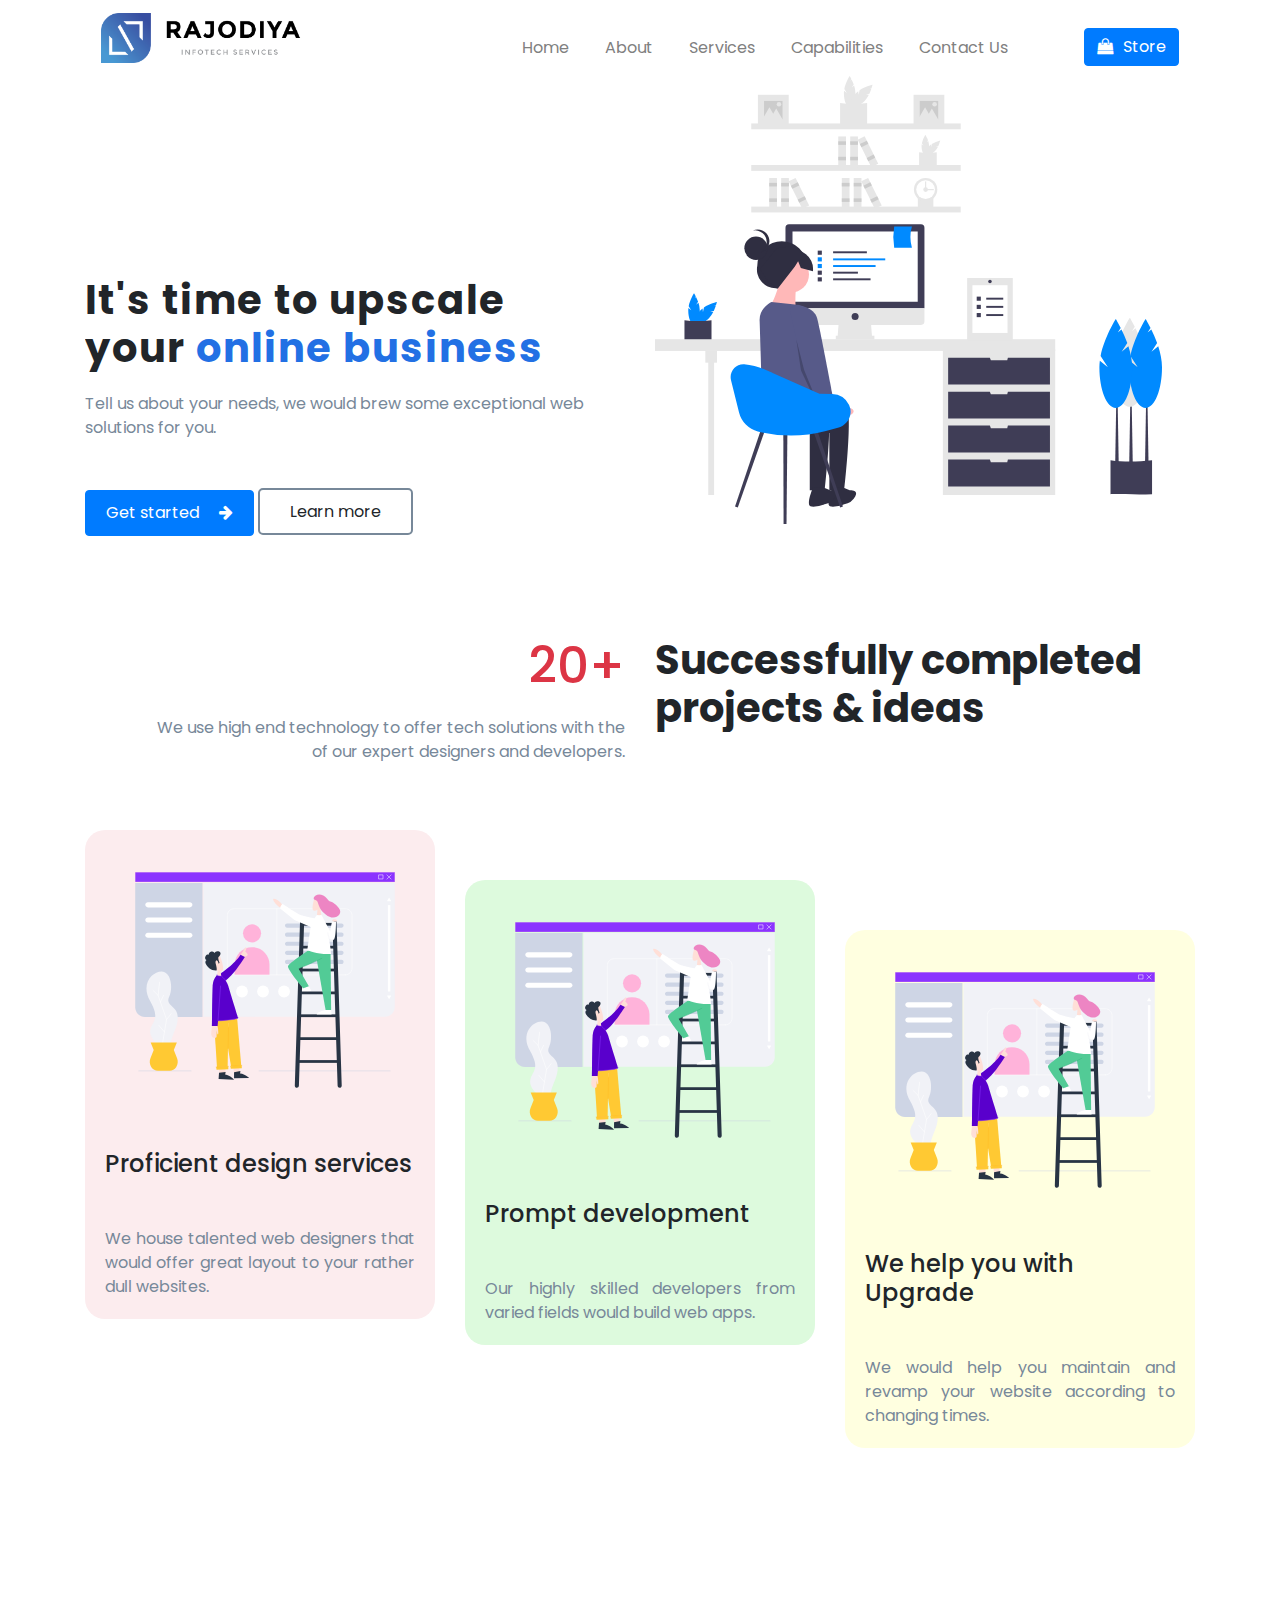
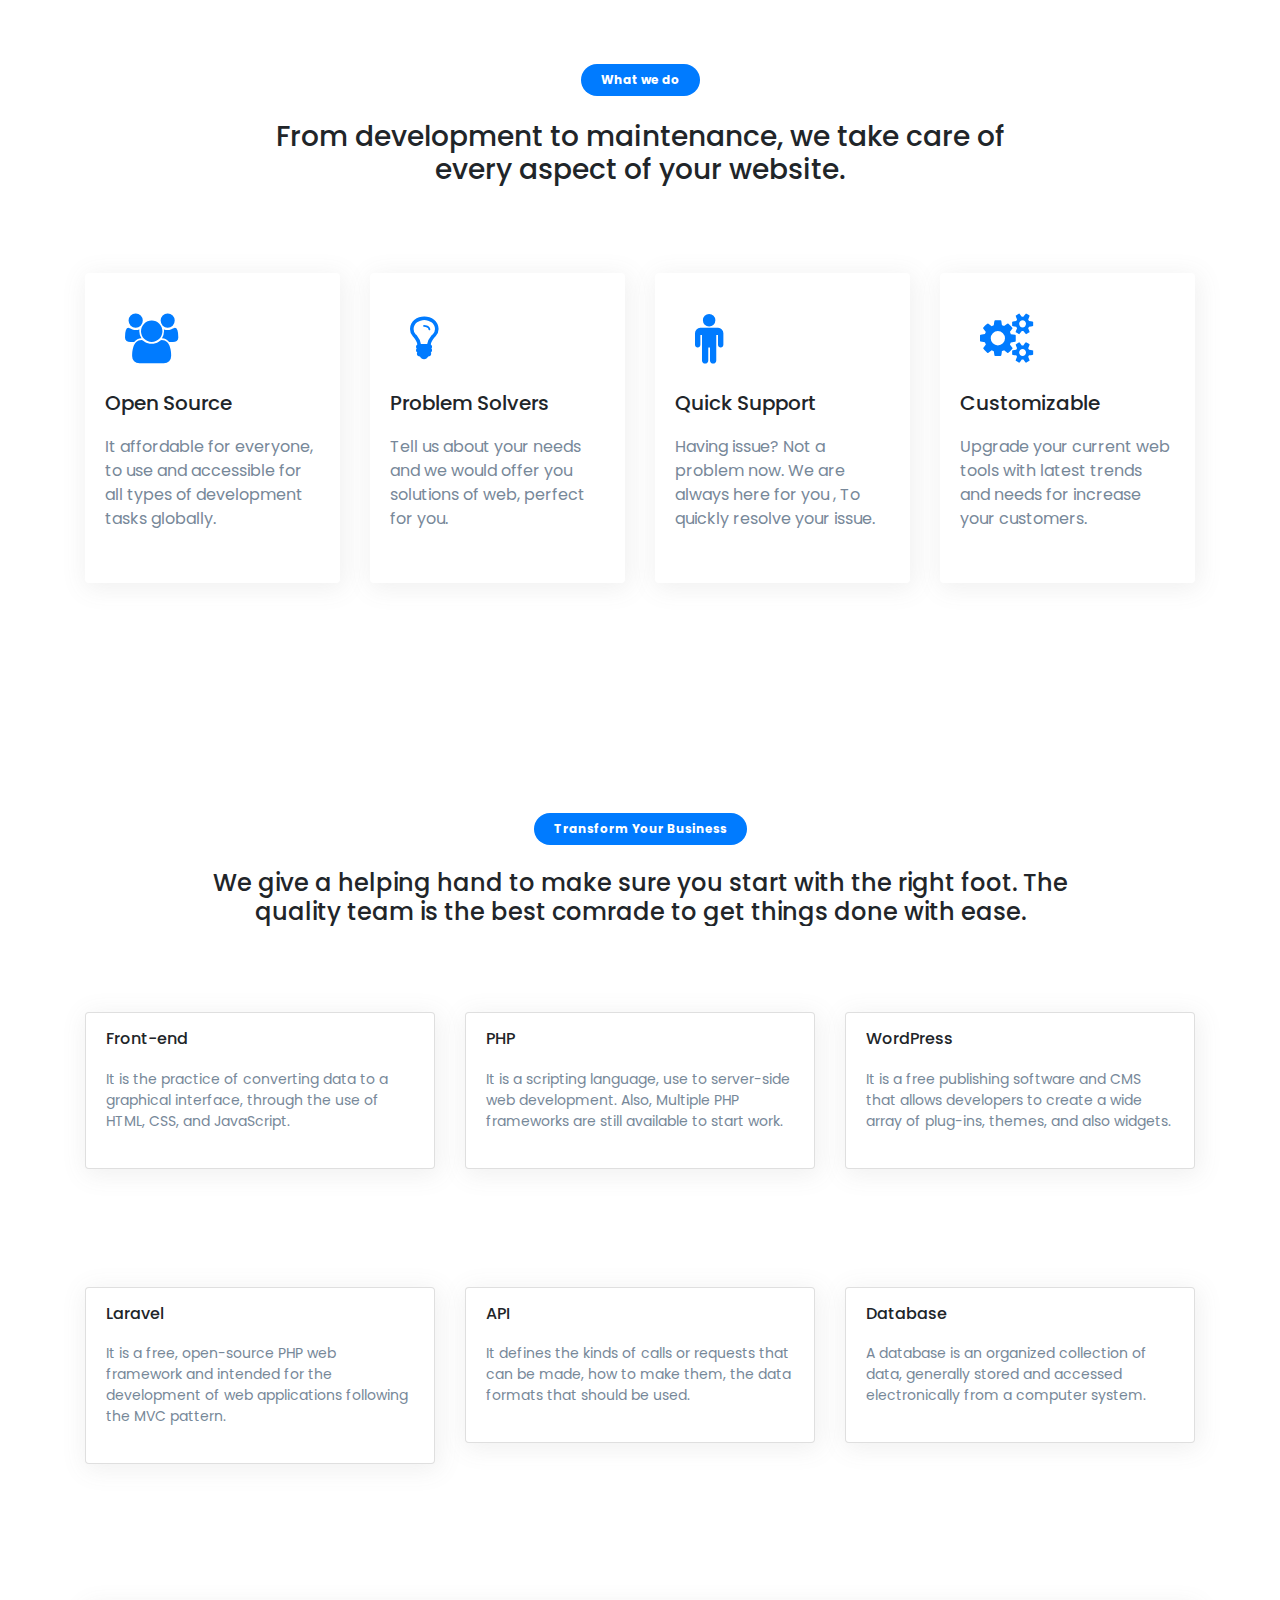
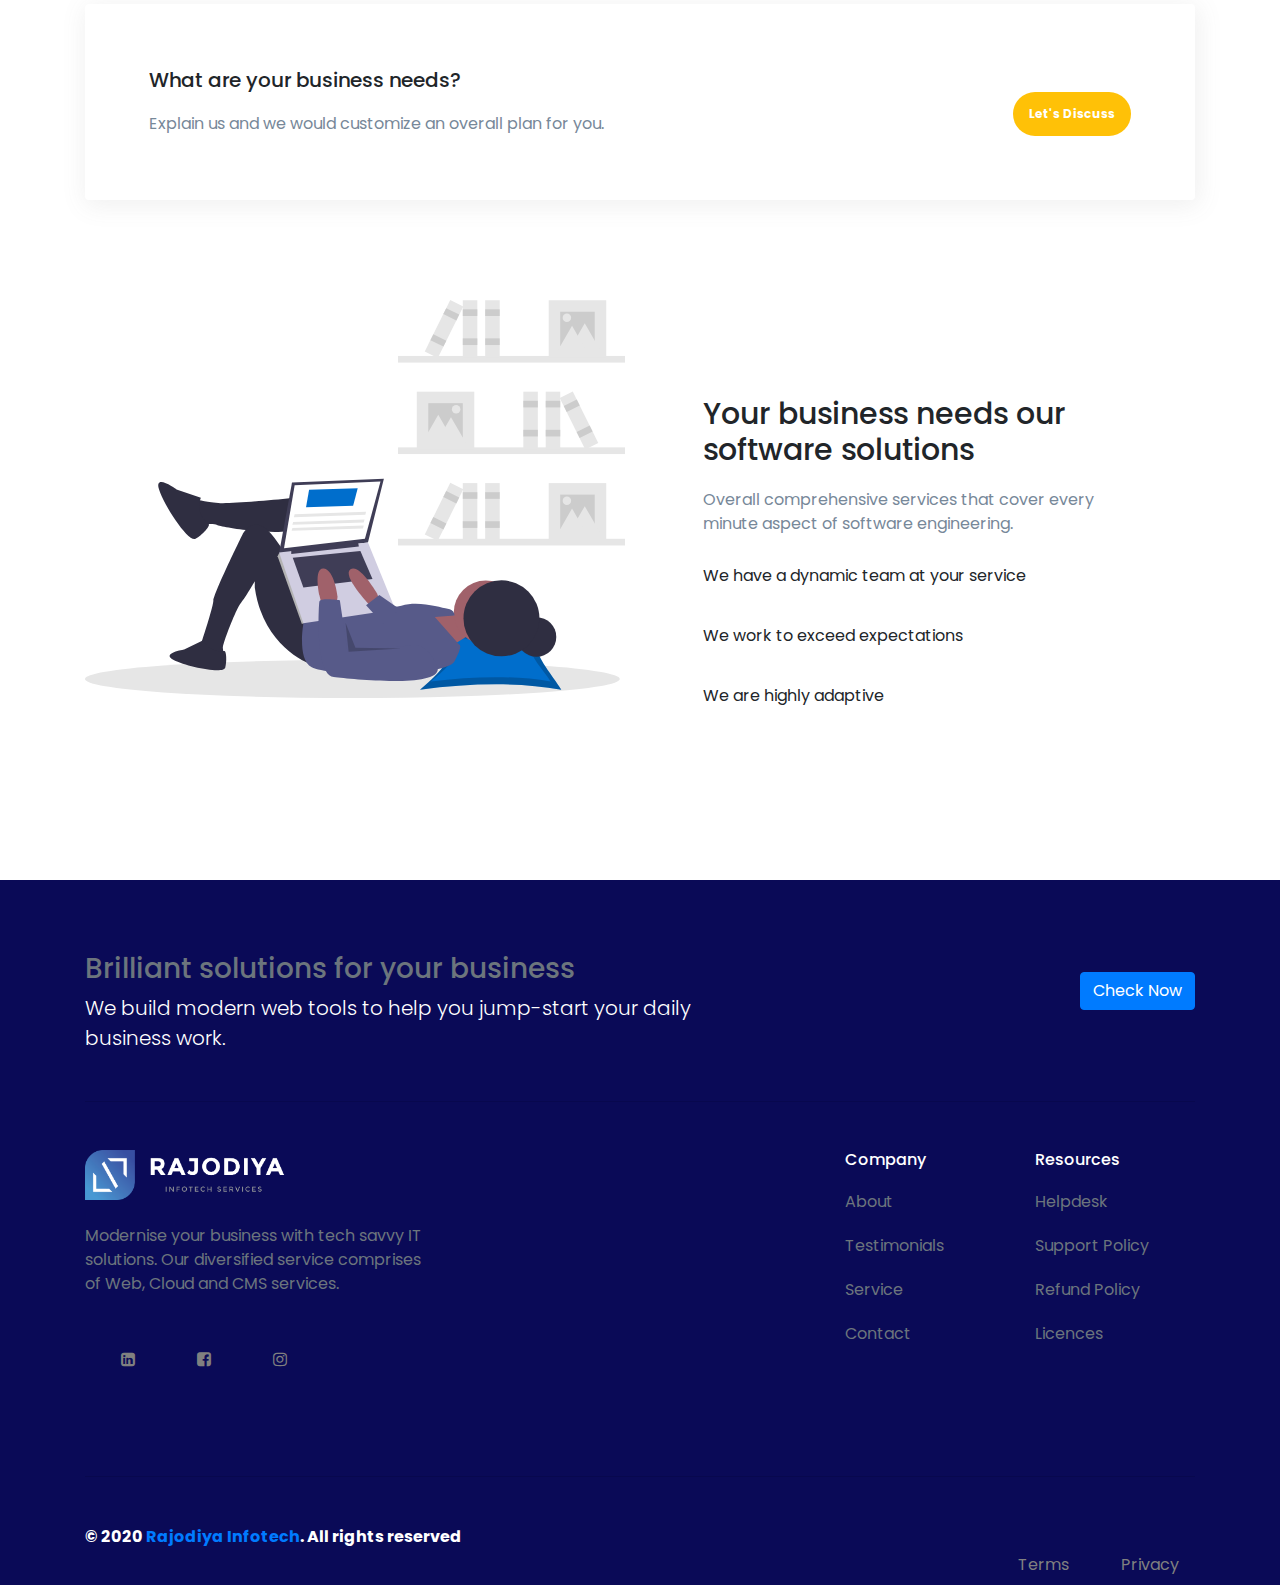
==== index.html @ bc16ec4c "git init" ====
<!DOCTYPE html>
<html lang="en">

<head>
    <meta charset="UTF-8">
    <meta http-equiv="X-UA-Compatible" content="IE=edge">
    <meta name="viewport" content="width=device-width, initial-scale=1.0">
    <title>Rajodiya infotech</title>

    <link rel="stylesheet" href="style.css">

    <link rel="stylesheet" href="https://stackpath.bootstrapcdn.com/font-awesome/4.7.0/css/font-awesome.min.css">
    <link rel="stylesheet" href="https://maxcdn.bootstrapcdn.com/bootstrap/4.5.2/css/bootstrap.min.css">

</head>

<body>

    <header>
        <div class="container to-top">
            <div class="row">
                <div class="col-12 mx-auto">
                    <nav class="navbar navbar-expand-sm">
                        <div class="logo">
                            <img src="image/rajodiya-logo.png" style="width: 200px; width: 200px;">
                        </div>
                        <ul class="navbar-nav menu-list align-content-center ml-auto">
                            <div class="icon cancel-btn">
                                <i class="fa fa-times" aria-hidden="true"></i>
                            </div>

                            <li class="nav-item">
                                <a class="nav-link active" href="index.html">Home</a>
                            </li>
                            <li class="nav-item">
                                <a class="nav-link" href="about.html">About</a>
                            </li>
                            <li class="nav-item">
                                <a class="nav-link" href="service.html">Services</a>
                            </li>
                            <li class="nav-item">
                                <a class="nav-link" href="capabilities.html">Capabilities</a>
                            </li>
                            <li class="nav-item">
                                <a class="nav-link" href="contact.html">Contact Us</a>
                            </li>

                            <li class="nav-item">
                                <button class="btn btn-primary ml-5"><i class="fa fa-shopping-bag" aria-hidden="true"></i>Store</button>
                            </li>
                        </ul>
                        <div class="icon menu-btn">
                            <i class="fa fa-bars" aria-hidden="true"></i>
                        </div>
                    </nav>
                </div>
            </div>
        </div>
    </header>

    <!-- home page start -->
    <section>
        <div class="container">
            <div class="row">
                <div class="col-md-6 col-12 order-2 order-xm-2 order-md-1">
                    <div class="heading align-items-center">
                        <h1>It's time to upscale <br> your <span>online business</span></h1>
                    </div>

                    <div class="text">
                        <p>Tell us about your needs, we would brew some exceptional web solutions for you.</p>
                    </div>

                    <div class="button">
                        <a href=" " class="btn btn-primary"><span>Get started<i class="fa fa-arrow-right" aria-hidden="true"></i></span></a>
                        <span class="btn2">Learn more</span>
                    </div>
                </div>

                <div class="col-md-6 col-12 order-1 order-xm-1 order-md-2 text-center pr-md-5 image">
                    <img src="image/illustration-1.svg" class="img-fluid">
                </div>
            </div>
        </div>
    </section>

    <section class="learn">
        <div class="container">
            <div class="row m-0">
                <div class="col-md-6 col-12 text-lg-right">
                    <h6 class="text-danger">20+</h6>
                    <p class="text">
                        We use high end technology to offer tech solutions with the <br> of our expert designers and developers.
                    </p>
                </div>

                <div class="col-md-6 col-12 text-lg-left heading1">
                    <h1 class="font-weight-bold">Successfully completed projects & ideas</h1>
                </div>
            </div>

            <div class="row">
                <div class="col-md-4">
                    <div class="box">
                        <img src="image/design-team.svg" class="img-fluid" alt="">
                        <h4>Proficient design services</h4>
                        <p>We house talented web designers that would offer great layout to your rather dull websites.</p>
                    </div>
                </div>

                <div class="col-md-4">
                    <div class="box2">
                        <img src="image/design-team.svg" class="img-fluid" alt="">
                        <h4>Prompt development</h4>
                        <p>Our highly skilled developers from varied fields would build web apps.</p>
                    </div>
                </div>

                <div class="col-md-4">
                    <div class="box3">
                        <img src="image/design-team.svg" class="img-fluid" alt="">
                        <h4>We help you with Upgrade</h4>
                        <p>We would help you maintain and revamp your website according to changing times.</p>
                    </div>
                </div>
            </div>
        </div>
    </section>

    <section class="web">
        <div class="container pt-6 mb-5">
            <div class="row justify-content-center text-center mb-5">
                <div class="col-lg-8 col-md-10">
                    <div class="main_heading">
                        <span class="badge badge-primary badge-pill">What we do</span>
                        <h3 class="mt-4 ">From development to maintenance, we take care of every aspect of your website.</h3>
                    </div>
                </div>
            </div>


            <div class="row mt-5">
                <div class="col-md-3 col-sm-6 col-12">
                    <div class="card border-0">
                        <div class="card-body">
                            <a href=""><i class="fa fa-users" aria-hidden="true"></i></a>

                            <div class="pt-2 pb-3">
                                <h5>Open Source</h5>
                                <p>It affordable for everyone, to use and accessible for all types of development tasks globally.</p>
                            </div>
                        </div>
                    </div>
                </div>

                <div class="col-md-3 col-sm-6 col-12">
                    <div class="card border-0">
                        <div class="card-body">
                            <a href=""><i class="fa fa-lightbulb-o" aria-hidden="true"></i></a>

                            <div class="pt-2 pb-3">
                                <h5>Problem Solvers</h5>
                                <p>Tell us about your needs and we would offer you solutions of web, perfect for you.</p>
                            </div>
                        </div>
                    </div>
                </div>

                <div class="col-md-3 col-sm-6 col-12">
                    <div class="card border-0">
                        <div class="card-body">
                            <a href=""><i class="fa fa-male" aria-hidden="true"></i></a>

                            <div class="pt-2 pb-3">
                                <h5>Quick Support</h5>
                                <p>Having issue? Not a problem now. We are always here for you , To quickly resolve your issue.</p>
                            </div>
                        </div>
                    </div>
                </div>

                <div class="col-md-3 col-sm-6 col-12">
                    <div class="card border-0">
                        <div class="card-body">
                            <a href=""><i class="fa fa-cogs" aria-hidden="true"></i></a>

                            <div class="pt-2 pb-3">
                                <h5>Customizable</h5>
                                <p>Upgrade your current web tools with latest trends and needs for increase your customers.</p>
                            </div>
                        </div>
                    </div>
                </div>
            </div>
        </div>
    </section>


    <section class="web">
        <div class="container pt-6">
            <div class="row justify-content-center text-center mb-6">
                <div class="col-lg-10 col-md-10">
                    <div class="main_heading">
                        <span class="badge badge-primary badge-pill">Transform Your Business </span>
                        <h4 class="mt-4">We give a helping hand to make sure you start with the right foot. The quality team is the best comrade to get things done with ease.
                        </h4>
                    </div>
                </div>
            </div>

            <div class="row mt-5">
                <div class="col-md-4 mb-4">
                    <div class="card mb-3">
                        <div class="card-body pt-0">
                            <div class="d-flex justify-content-between align-items-center">
                                <div class="icon">
                                    <i class="fa fa-html5" style="font-size: 50px;"></i>
                                </div>
                            </div>

                            <div class="mt-3">
                                <h6 class="mb-0">Front-end</h6>
                                <p class="text-sm">
                                    It is the practice of converting data to a graphical interface, through the use of HTML, CSS, and JavaScript.
                                </p>
                            </div>
                        </div>
                    </div>
                </div>

                <div class="col-md-4 mb-4">
                    <div class="card mb-3">
                        <div class="card-body pt-0">
                            <div class="d-flex justify-content-between align-items-center">
                                <div class="icon">
                                    <i class="fa fa-php"></i>
                                </div>
                            </div>

                            <div class="mt-3">
                                <h6 class="mb-0">PHP</h6>
                                <p class="text-sm">
                                    It is a scripting language, use to server-side web development. Also, Multiple PHP frameworks are still available to start work.
                                </p>
                            </div>
                        </div>
                    </div>
                </div>

                <div class="col-md-4 mb-4">
                    <div class="card mb-3">
                        <div class="card-body pt-0">
                            <div class="d-flex justify-content-between align-items-center">
                                <div class="icon">
                                    <i class="fa fa-wordpress-simple"></i>
                                </div>
                            </div>

                            <div class="mt-3">
                                <h6 class="mb-0">WordPress</h6>
                                <p class="text-sm">
                                    It is a free publishing software and CMS that allows developers to create a wide array of plug-ins, themes, and also widgets.
                                </p>
                            </div>
                        </div>
                    </div>
                </div>
            </div>

            <div class="row mt-5">
                <div class="col-md-4 mb-4">
                    <div class="card mb-3">
                        <div class="card-body pt-0">
                            <div class="d-flex justify-content-between align-items-center">
                                <div class="icon">
                                    <i class="fa fa-laravel"></i>
                                </div>
                            </div>

                            <div class="mt-3">
                                <h6 class="mb-0">Laravel</h6>
                                <p class="text-sm">
                                    It is a free, open-source PHP web framework and intended for the development of web applications following the MVC pattern.
                                </p>
                            </div>
                        </div>
                    </div>
                </div>

                <div class="col-md-4 mb-4">
                    <div class="card mb-3">
                        <div class="card-body pt-0">
                            <div class="d-flex justify-content-between align-items-center">
                                <div class="icon">
                                    <i class="fa fa-server" style="font-size: 50px;"></i>
                                </div>
                            </div>

                            <div class="mt-3">
                                <h6 class="mb-0">API</h6>
                                <p class="text-sm">
                                    It defines the kinds of calls or requests that can be made, how to make them, the data formats that should be used.
                                </p>
                            </div>
                        </div>
                    </div>
                </div>

                <div class="col-md-4 mb-4">
                    <div class="card mb-3">
                        <div class="card-body pt-0">
                            <div>
                                <div class="icon">
                                    <i class="fa fa-database" style="font-size: 50px;"></i>
                                </div>
                            </div>

                            <div class="mt-3">
                                <h6 class="mb-0">Database</h6>
                                <p class="text-sm">
                                    A database is an organized collection of data, generally stored and accessed electronically from a computer system.
                                </p>
                            </div>
                        </div>
                    </div>
                </div>
            </div>
        </div>
    </section>

    <section class="question">
        <div class="container position-relative">
            <div class="card showed-lg p-3 mb-5 bg-white rounded border-0 zindex-100">
                <div class="card-body py-5 px-5 text-center text-md-left">
                    <div class="row align-items-center">
                        <div class="col-md-6">
                            <h4 class="h5 mb-2">What are your business needs?</h4>
                            <p class="mb-0">
                                Explain us and we would customize an overall plan for you.
                            </p>
                        </div>

                        <div class="col-md-6 col-12 mt-4 text-md-right">
                            <a href="#" class="badge badge-pill badge-warning text-white p-3"><span>Let's Discuss</span></a>
                        </div>
                    </div>
                </div>
            </div>
        </div>
    </section>


    <section class="question">
        <div class="container">
            <div class="row">
                <div class="col-md-6 col-12 order-2 order-xm-2 order-md-1">
                    <img src="image/illustration-2.svg" class="img-fluid" alt="">
                </div>

                <div class="col-md-6 col-12 order-1 order-xm-1 order-md-2">
                    <div class="info mt-5 p-5">
                        <h1 class="head">Your business needs our software solutions</h1>
                        <p class="text text-left">Overall comprehensive services that cover every minute aspect of software engineering.</p>
                        <ul class="list-unstyled">
                            <li class="py-2">
                                <div class="d-flex align-items-center">
                                    <div class="icon icon-shape icon-primary icon-sm rounded-circle mr-3">
                                        <i class="fa fa-user" aria-hidden="true"></i>
                                    </div>
                                </div>

                                <div>
                                    <span>We have a dynamic team at your service</span>
                                </div>
                            </li>
                        </ul>

                        <ul class="list-unstyled">
                            <li class="py-2">
                                <div class="d-flex align-items-center">
                                    <div class="icon icon-shape icon-primary icon-sm rounded-circle mr-3">
                                        <i class="fa fa-user" aria-hidden="true"></i>
                                    </div>
                                </div>

                                <div>
                                    <span>We work to exceed expectations</span>
                                </div>
                            </li>
                        </ul>

                        <ul class="list-unstyled">
                            <li class="py-2">
                                <div class="d-flex align-items-center">
                                    <div class="icon icon-shape icon-primary icon-sm rounded-circle mr-3">
                                        <i class="fa fa-user" aria-hidden="true"></i>
                                    </div>
                                </div>

                                <div>
                                    <span>We are highly adaptive</span>
                                </div>
                            </li>
                        </ul>
                    </div>
                </div>
            </div>
        </div>
    </section>


    <footer class="foot">
        <div class="container pt-4">
            <div class="row justify-content-center">
                <div class="col-lg-12">
                    <div class="row align-items-center">
                        <div class="col-lg-7">
                            <h3 class="text-secondary mb-2 mt-5">Brilliant solutions for your business</h3>
                            <p class="text-white mb-0 lead opacity-8">
                                We build modern web tools to help you jump-start your daily business work.
                            </p>
                        </div>

                        <div class="col-lg-5 text-lg-right mt-4">
                            <a href="#" class="btn btn-primary my-2 ml-0 ml0sm-3">Check Now</a>
                        </div>
                    </div>
                </div>
            </div>
            <hr class="divider divider-fade divider-dark my-5">

            <div class="row">
                <div class="col-lg-4 mb-5">
                    <a href=""><img src="image/rajodiya-logo-white.png" style="width: 200px; height: 50px;" alt=""></a>
                    <p class="mt-4 text-secondary">Modernise your business with tech savvy IT solutions. Our diversified service comprises of Web, Cloud and CMS services.</p>
                    <ul class="nav mt-4">
                        <li class="nav-item">
                            <a href="" class="nav-link"><i class="fa fa-linkedin-square" aria-hidden="true"></i></a>
                        </li>
                        <li class="nav-item">
                            <a href="" class="nav-link"><i class="fa fa-facebook-square" aria-hidden="true"></i></i></a>
                        </li>
                        <li class="nav-item">
                            <a href="" class="nav-link"><i class="fa fa-instagram" aria-hidden="true"></i></a>
                        </li>
                    </ul>
                </div>

                <div class="col-lg-2 ml-auto col-6 col-sm-4 mb-5">
                    <div class="company">
                        <h6 class="heading mb-3 text-white">Company</h6>
                        <ul class="list-unstyled text-secondary">
                            <li>About</li>
                            <li>Testimonials</li>
                            <li>Service</li>
                            <li>Contact</li>
                        </ul>
                    </div>
                </div>

                <div class="col-lg-2 col-6 col-sm-4 mb-5">
                    <h6 class="heading mb-3 text-white">Resources</h6>
                    <ul class="list-unstyled text-secondary">
                        <li>Helpdesk</li>
                        <li>Support Policy</li>
                        <li>Refund Policy</li>
                        <li>Licences</li>
                    </ul>
                </div>
            </div>

            <hr class="divider divider-fade divider-dark my-5">
            <div class="row">
                <div class="col-md-6">
                    <div class="copyright font-weight-bold text-center text-white text-md-left">

                        © 2020 <a href="">Rajodiya Infotech</a>. All rights reserved

                    </div>
                </div>

                <div class="col-md-6">
                    <ul class="nav justify-content-center justify-content-lg-end">
                        <li class="nav-item">
                            <a href="" class="nav-link">Terms</a>
                        </li>

                        <li class="nav-item">
                            <a href="" class="nav-link">Privacy</a>
                        </li>
                    </ul>
                </div>
            </div>
        </div>
    </footer>
    <script src="https://code.jquery.com/jquery-3.6.0.min.js "></script>

    <script src="js/script.js "></script>
    <script src="https://ajax.googleapis.com/ajax/libs/jquery/3.5.1/jquery.min.js "></script>
    <script src="https://cdnjs.cloudflare.com/ajax/libs/popper.js/1.16.0/umd/popper.min.js "></script>
    <script src="https://maxcdn.bootstrapcdn.com/bootstrap/4.5.2/js/bootstrap.min.js "></script>
</body>

</html>
---- style.css ----
@import url('https://fonts.googleapis.com/css2?family=Poppins:wght@200;300;400&display=swap');
@import url('https://fonts.googleapis.com/css2?family=Dancing+Script:wght@400;500;600&display=swap');
* {
    margin: 0;
    padding: 0;
    box-sizing: border-box;
    font-family: 'Poppins', sans-serif;
}

h1,
h2,
h3,
h4,
h5,
h6 {
    overflow-y: hidden;
}

.nav-item {
    margin-left: 20px;
}

.nav-item .fa {
    margin-right: 10px;
}

.nav-link {
    color: gray;
}

.icon {
    font-size: 20px;
    cursor: pointer;
    display: none;
    right: 30px;
    top: 20px;
    position: absolute;
}

.icon.cancel-btn {
    position: absolute;
    right: 30px;
    top: 20px;
}

.heading h1 {
    margin-top: 200px;
    font-weight: bold;
    letter-spacing: 2px;
}

.heading span {
    color: rgb(34, 112, 228);
}

.text {
    margin-top: 20px;
    color: lightslategray;
}

.button {
    margin-top: 50px;
}

.button .btn {
    padding: 10px 20px;
}

.button .fa {
    margin-left: 20px;
}

.button .btn2 {
    border: 2px solid lightslategrey;
    cursor: pointer;
    padding: 10px 30px;
    border-radius: 5px;
}

.button .btn2:hover {
    border: 2px solid rgb(34, 112, 228);
}

.learn {
    margin-top: 100px;
}

.learn h6 {
    font-size: 50px;
}

.box {
    background-color: rgb(252, 236, 238);
    border-radius: 20px;
    margin-top: 50px;
}

.box2 {
    background-color: rgb(221, 250, 221);
    border-radius: 20px;
    margin-top: 100px;
}

.box3 {
    background-color: lightyellow;
    border-radius: 20px;
    margin-top: 150px;
}

.box img,
.box2 img,
.box3 img {
    width: 300px;
    height: 300px;
    margin-left: 30px;
    padding: 20px;
}

.box h4,
.box2 h4,
.box3 h4 {
    padding: 20px;
}

.box p,
.box2 p,
.box3 p {
    text-align: justify;
    padding: 20px;
    color: lightslategray;
}

.web {
    margin-top: 200px;
}

.main_heading span {
    padding: 10px 20px;
}

.box4 {
    background: #fff;
}

.card {
    display: flex;
    flex-direction: column;
    margin-top: 30px;
    margin-bottom: 30px;
    min-width: 0;
    border-radius: 60px;
    background-color: #fff;
    background-clip: border-box;
    box-shadow: 2px 4px 25px 2px rgba(103, 104, 104, 0.1);
    transition: transform 0.2s ease;
}

.card:hover {
    transform: translateY(-10px);
}

.card-body .fa {
    font-size: 50px;
    padding: 20px;
}

.card-body p {
    color: lightslategray;
    margin-top: 20px;
}

.text-sm {
    font-size: .875rem;
}

.question {
    margin-top: 100px;
}

.head {
    font-size: 30px;
}

.foot {
    background-color: rgb(10, 10, 87);
    margin-top: 100px;
}


/* home page end */


/* about page start */

.slice {
    background-image: url(image/img-1.jpg);
    height: 100vh;
    width: 100%;
    background-size: cover;
    background-repeat: no-repeat;
    overflow-y: hidden;
}

.mask {
    position: absolute;
    top: 0;
    left: 0;
    width: 100%;
    height: 100%;
    transition: all .2s ease;
}

.bg-primary {
    overflow-y: hidden;
}

.bg-gradient-dark {
    background: linear-gradient(50deg, #171347 0, #271347 100%)!important;
    height: 105vh;
    width: 100%;
    opacity: 0.9;
    margin-top: 70px;
}

.about h1 {
    margin-top: 200px;
    line-height: 150%;
}

.about p {
    color: lightgray;
    font-weight: bold;
}

.about1 {
    margin-top: 100px;
}

.main_heading1 span {
    padding: 10px 20px;
}

.main_heading1 p {
    font-size: 20px;
    margin-top: 20px;
    line-height: 40px;
}

.pera p {
    margin-top: 50px;
    line-height: 200%;
    color: lightslategray;
}

.about2 {
    margin-top: 100px;
}

.main_heading1 h5 {
    margin-top: 20px;
    line-height: 30px;
    margin-bottom: 70px;
}

.check .fa {
    background: rgb(0, 119, 255);
    color: #fff;
    border-radius: 5px;
    padding: 1px;
    margin-right: 30px;
}

ul li {
    margin-top: 20px;
}

.counter-box {
    text-align: center;
    background: rgb(248, 203, 56);
    padding: 40px 50px;
    border-radius: 5px;
    /* box-shadow: 10px 10px 20px -4px #bec0ca; */
}

.counter-box h2 {
    margin-top: 50px;
    color: #fff;
    font-weight: bold;
}

.counter-box p {
    color: #fff;
}

.counter-box1 {
    text-align: center;
    background: rgb(0, 119, 255);
    padding: 40px 50px;
    border-radius: 5px;
    /* box-shadow: 10px 10px 20px -4px #bec0ca; */
}

.counter-box1 h2 {
    margin-top: 50px;
    color: #fff;
    font-weight: bold;
}

.counter-box1 p {
    color: #fff;
}

.question {
    margin-bottom: 100px;
}

.about_store {
    margin-top: 100px;
    margin-bottom: 200px;
}

.about_store span {
    padding: 10px;
}

.card2 {
    background: #fff;
}


/* about us end */


/* service start */

.section-half-rounded {
    background-image: url(image/img-2.jpg);
    height: 150vh;
    width: 90%;
    z-index: 0;
    background-size: cover;
    border-top-right-radius: 10%;
    border-bottom-right-radius: 10%;
}

.bg-gradient-dark1 {
    background: linear-gradient(50deg, rgb(0, 100, 214) 0, rgb(0, 100, 214) 100%)!important;
    height: 152vh;
    /* position: absolute; */
    z-index: 0;
    width: 90%;
    opacity: 0.7;
    margin-top: 70px;
    border-top-right-radius: 10%;
    border-bottom-right-radius: 10%;
}

.main_heading2 h1 {
    margin-top: 200px;
    color: #fff;
    font-weight: bold;
}

.main_heading2 p {
    margin-top: 40px;
    color: #fff;
}

.box5 {
    background: #fff;
    position: inherit;
    position: relative;
    /* position: absolute; */
    top: -10%;
    overflow-x: visible!important;
    z-index: 1;
    padding: 50px;
    margin-top: -50px!important;
    margin-bottom: 30px;
    border-radius: 20px;
    text-align: center;
    font-size: 50px;
    box-shadow: 2px 4px 25px 2px rgba(104, 103, 103, 0.1);
    transition: transform 0.2s ease;
}

.mt-n7 {
    margin-top: -6rem!important;
}

.box5:hover {
    transform: translateY(-10%);
}

.slice1 {
    margin-top: 200px;
}

.main_heading3 {
    padding-left: 50px;
    margin-top: 100px;
}

.slice2 {
    margin-top: 200px;
}

.box6 {
    margin-top: 50px;
}

.box6 .fa {
    background: rgb(0, 100, 214);
    padding: 20px;
    border-radius: 50%;
    margin: 30px;
    font-size: 30px;
    color: white;
}

.box6 h5 {
    margin-top: 30px;
}

.box6 p {
    font-size: 15px;
}

.slice3 {
    margin-top: 100px;
}

.main_heading4 {
    background: rgb(1, 116, 248);
    padding: 100px;
    border-radius: 0 25%;
}


/* service end */


/* capabilities start */

.bg-primary {
    background: rgb(1, 116, 248);
    height: 100vh;
    width: 100%;
}

.main_heading5 {
    margin-top: 200px;
}

.slice4 {
    border-bottom-left-radius: 15%;
    border-bottom-right-radius: 15%;
    margin-bottom: 200px;
}


/* capabilities end */


/* contact start */

.main_heading6 {
    margin-top: 100px;
}

.main_heading6 p {
    margin-top: 50px;
}

.main_heading7 {
    margin-top: 150px;
}

.slice6 {
    margin-top: 200px;
}

.slice6 h3 {
    line-height: 40px;
}

.slice6 h6 {
    margin-top: 50px;
    color: rgb(1, 116, 248);
}


/* responsive media query */

@media(max-width:870px) {
    body.disabledScroll {
        overflow: hidden;
    }
    .icon {
        display: block;
    }
    .icon.hide {
        display: none;
    }
    .navbar .menu-list {
        position: fixed;
        top: -200%;
        left: 0%;
        height: 100vh;
        width: 100%;
        max-width: 100%;
        display: block;
        padding: 100px 0px;
        z-index: 1000;
        background: rgb(224, 223, 223);
        transition: all 0.3s ease;
    }
    .image img {
        text-align: center;
        margin-top: 50px;
    }
    .navbar .menu-list.active {
        top: 10%;
    }
    .heading {
        margin-top: 0;
        text-align: center;
    }
    .heading h1 {
        margin-top: 10px;
        font-size: 25px;
    }
    .heading1 h1 {
        font-size: 25px;
    }
    .main_heading h3 {
        font-size: 20px;
        line-height: 30px;
    }
    .head {
        font-size: 20px;
    }
    .web {
        margin-top: 100px;
    }
    .card {
        margin-bottom: 20px;
    }
    .text {
        text-align: center;
    }
    .button {
        text-align: center;
    }
    .box2,
    .box3 {
        margin-top: 20px;
    }
    .copyright {
        font-size: 15px;
    }
    .ab {
        padding: 50px;
    }
    .counter-box1 {
        margin-bottom: 30px;
    }
    .question img {
        margin-top: 0;
    }
    .slice {
        height: 150vh;
    }
    .slice h1 {
        font-size: 25px;
    }
    .bg-gradient-dark {
        background: linear-gradient(50deg, #171347 0, #271347 100%)!important;
        height: 150vh;
    }
    .section-half-rounded {
        height: 200vh;
        width: 100%;
        border-top-right-radius: 20%;
        border-bottom-right-radius: 20%;
    }
    .bg-gradient-dark1 {
        background: linear-gradient(50deg, rgb(0, 100, 214) 0, rgb(0, 100, 214) 100%)!important;
        height: 202vh;
        width: 100%;
        opacity: 0.7;
        margin-top: 70px;
        border-top-right-radius: 20%;
        border-bottom-right-radius: 20%;
    }
    .main_heading2 h1 {
        font-size: 30px;
    }
    .box5 {
        margin-bottom: 100px;
    }
    .main_heading3 {
        text-align: center;
        padding-left: 0;
        margin-top: 100px;
    }
    .slice1 {
        margin-top: 100px;
    }
    .main_heading4 {
        padding: 70px;
    }
    .bg-primary {
        height: 250vh;
    }
}
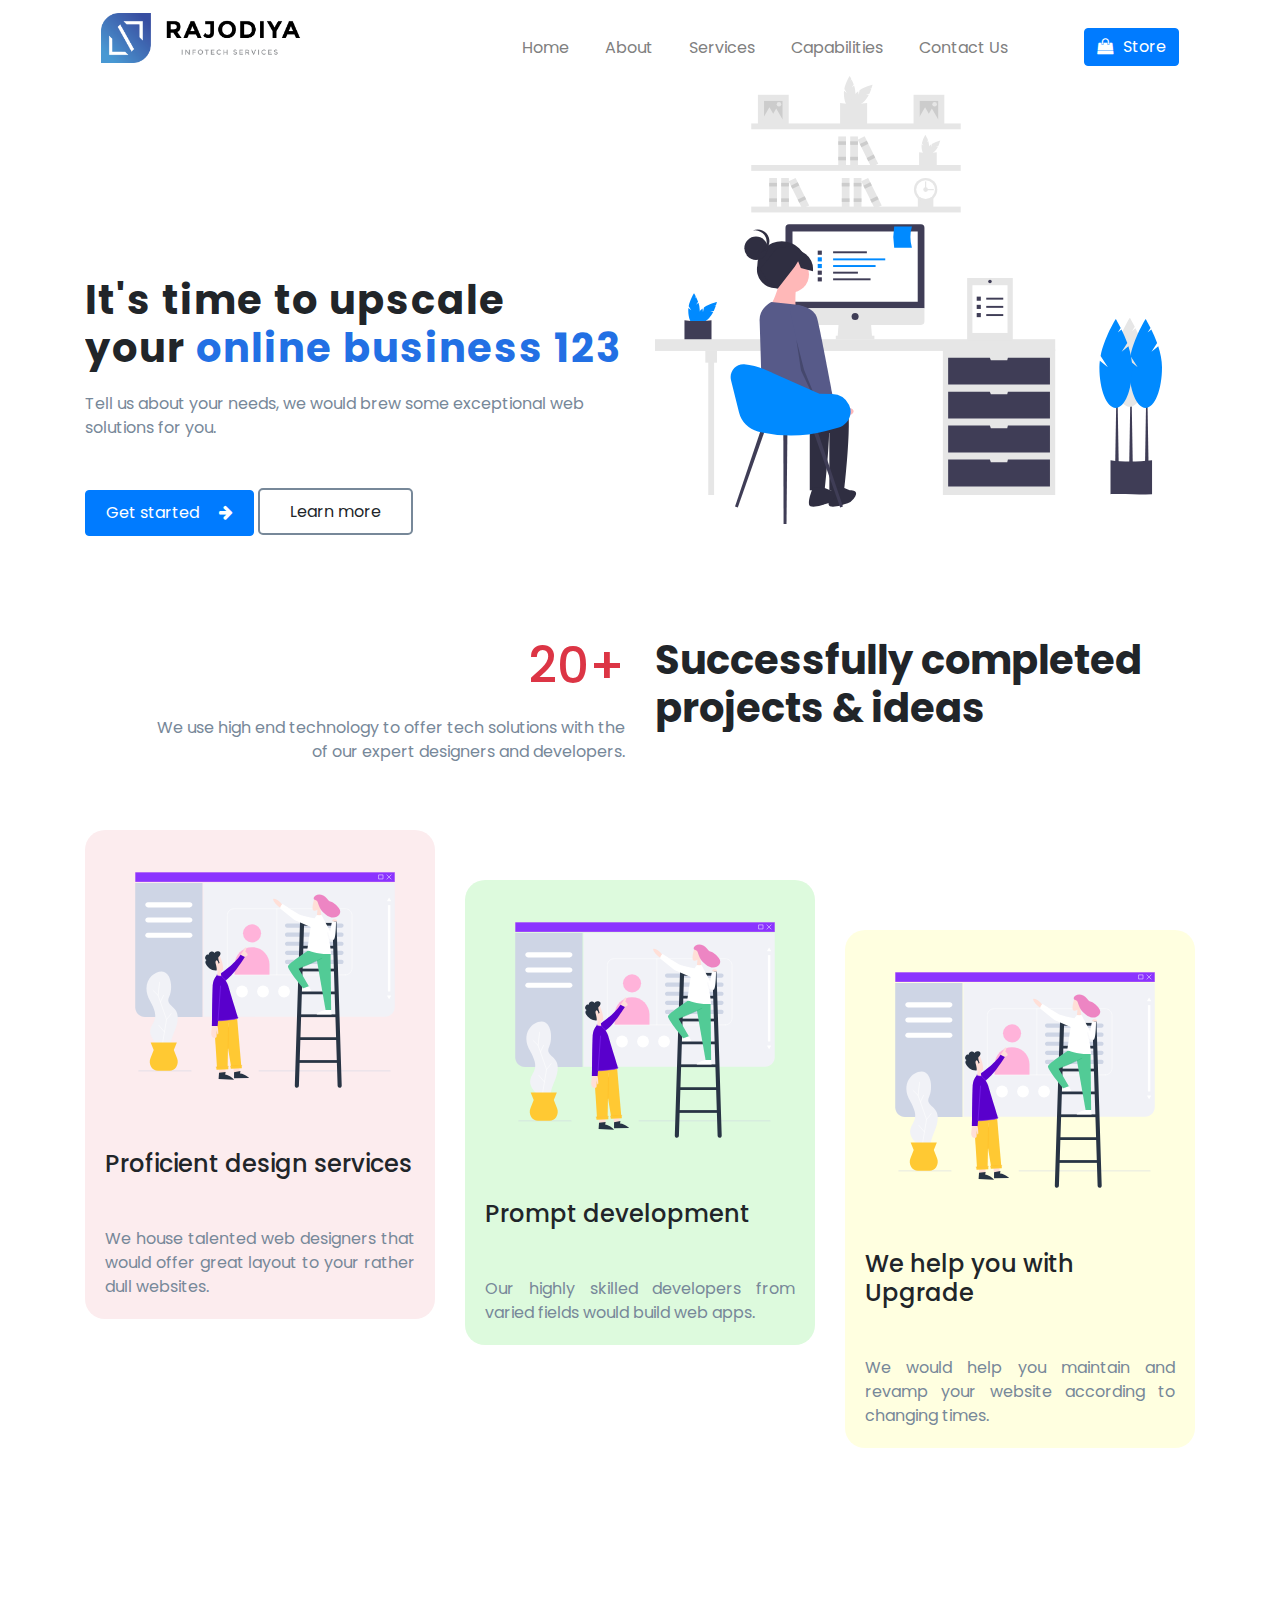
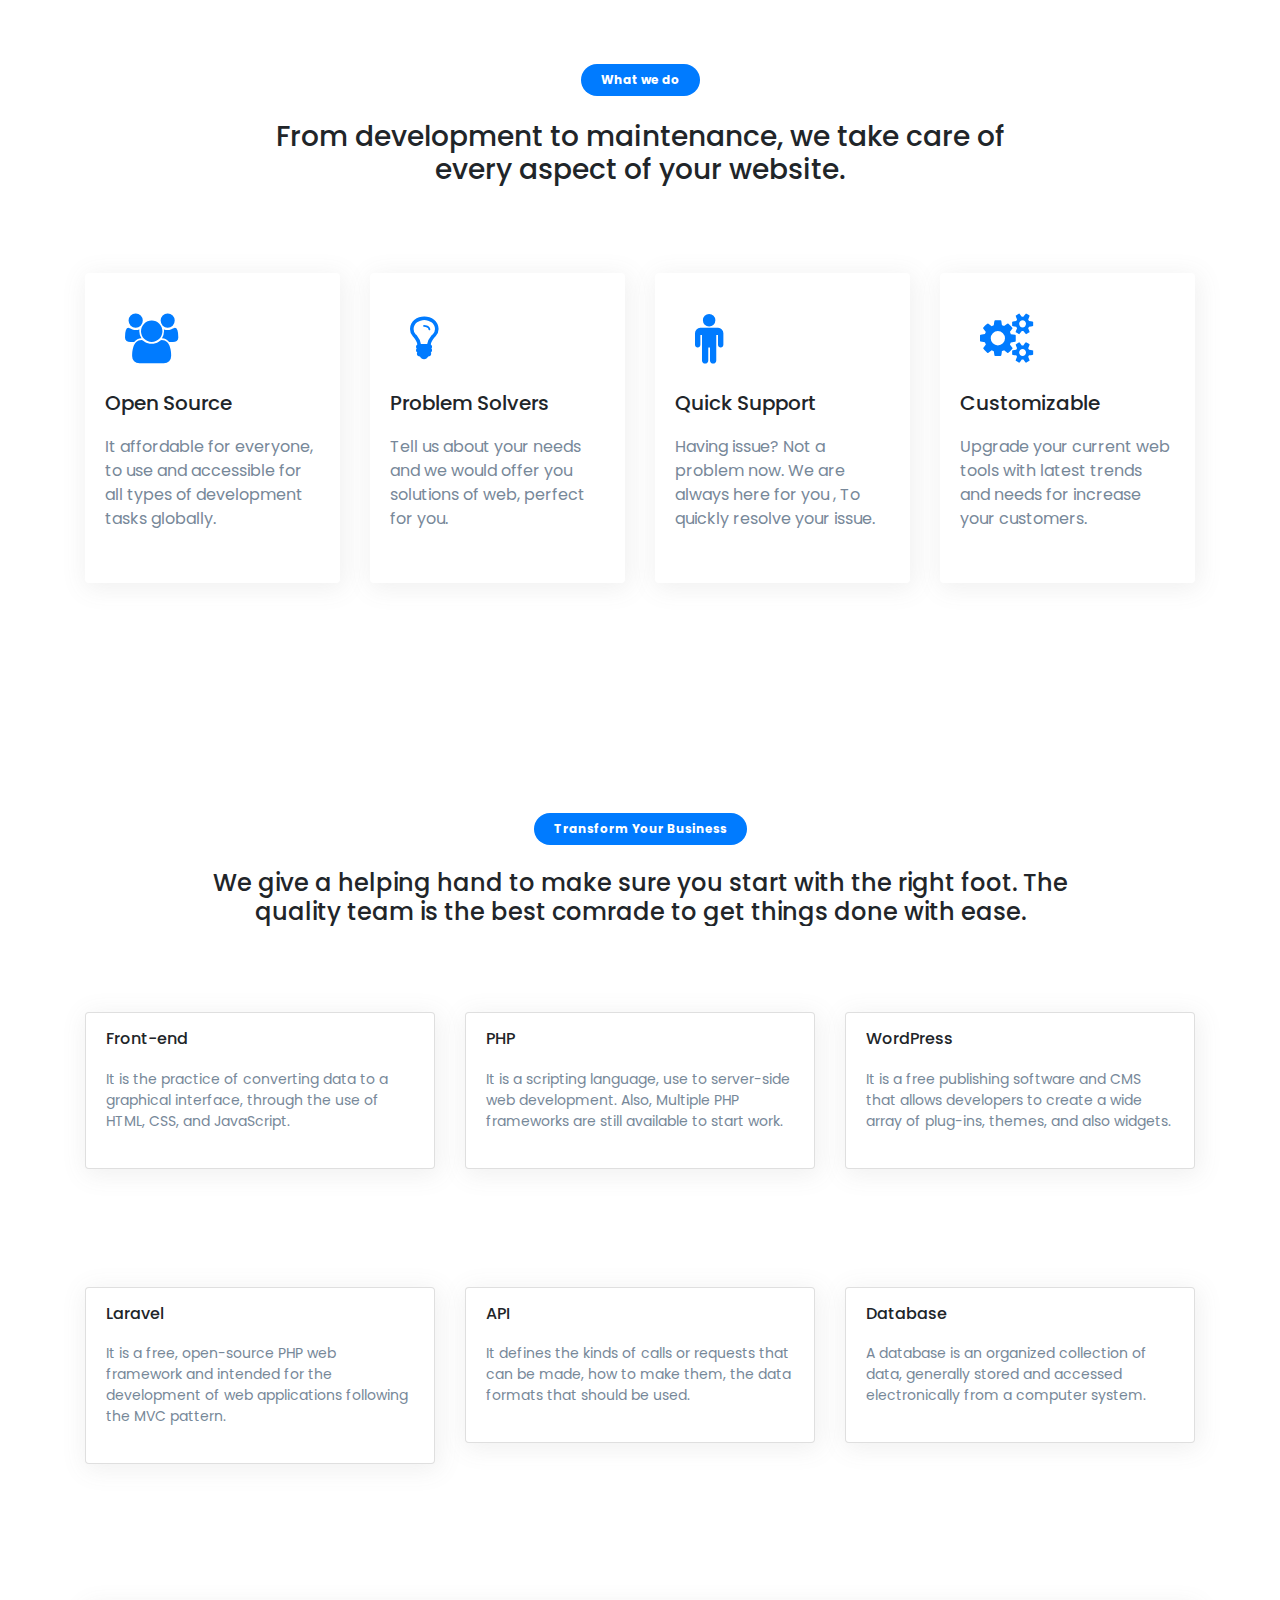
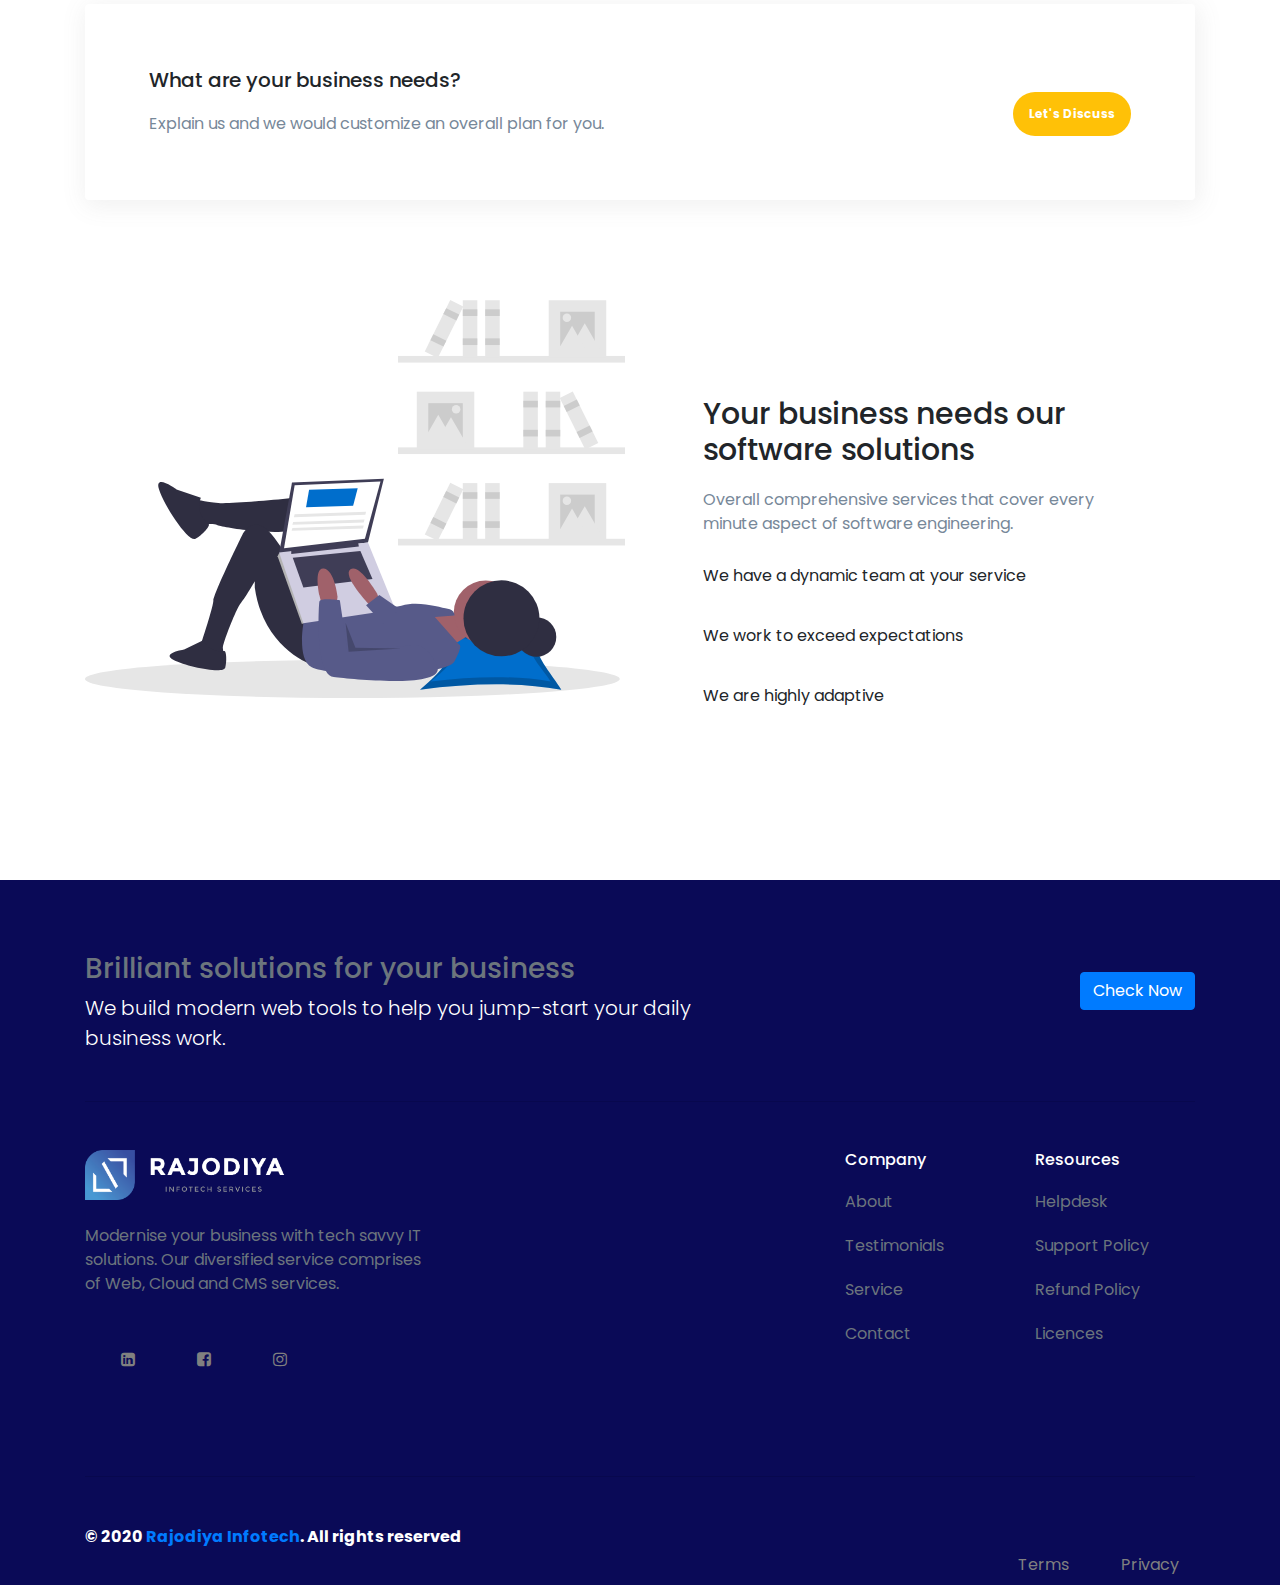
==== commit 128e2547: "abcd" ====
--- a/index.html
+++ b/index.html
@@ -46,7 +46,8 @@
                             </li>
 
                             <li class="nav-item">
-                                <button class="btn btn-primary ml-5"><i class="fa fa-shopping-bag" aria-hidden="true"></i>Store</button>
+                                <button class="btn btn-primary ml-5"><i class="fa fa-shopping-bag"
+                                        aria-hidden="true"></i>Store</button>
                             </li>
                         </ul>
                         <div class="icon menu-btn">
@@ -64,7 +65,7 @@
             <div class="row">
                 <div class="col-md-6 col-12 order-2 order-xm-2 order-md-1">
                     <div class="heading align-items-center">
-                        <h1>It's time to upscale <br> your <span>online business</span></h1>
+                        <h1>It's time to upscale <br> your <span>online business 123</span></h1>
                     </div>
 
                     <div class="text">
@@ -72,7 +73,8 @@
                     </div>
 
                     <div class="button">
-                        <a href=" " class="btn btn-primary"><span>Get started<i class="fa fa-arrow-right" aria-hidden="true"></i></span></a>
+                        <a href=" " class="btn btn-primary"><span>Get started<i class="fa fa-arrow-right"
+                                    aria-hidden="true"></i></span></a>
                         <span class="btn2">Learn more</span>
                     </div>
                 </div>
@@ -90,7 +92,8 @@
                 <div class="col-md-6 col-12 text-lg-right">
                     <h6 class="text-danger">20+</h6>
                     <p class="text">
-                        We use high end technology to offer tech solutions with the <br> of our expert designers and developers.
+                        We use high end technology to offer tech solutions with the <br> of our expert designers and
+                        developers.
                     </p>
                 </div>
 
@@ -104,7 +107,8 @@
                     <div class="box">
                         <img src="image/design-team.svg" class="img-fluid" alt="">
                         <h4>Proficient design services</h4>
-                        <p>We house talented web designers that would offer great layout to your rather dull websites.</p>
+                        <p>We house talented web designers that would offer great layout to your rather dull websites.
+                        </p>
                     </div>
                 </div>
 
@@ -133,7 +137,8 @@
                 <div class="col-lg-8 col-md-10">
                     <div class="main_heading">
                         <span class="badge badge-primary badge-pill">What we do</span>
-                        <h3 class="mt-4 ">From development to maintenance, we take care of every aspect of your website.</h3>
+                        <h3 class="mt-4 ">From development to maintenance, we take care of every aspect of your website.
+                        </h3>
                     </div>
                 </div>
             </div>
@@ -147,7 +152,8 @@
 
                             <div class="pt-2 pb-3">
                                 <h5>Open Source</h5>
-                                <p>It affordable for everyone, to use and accessible for all types of development tasks globally.</p>
+                                <p>It affordable for everyone, to use and accessible for all types of development tasks
+                                    globally.</p>
                             </div>
                         </div>
                     </div>
@@ -160,7 +166,8 @@
 
                             <div class="pt-2 pb-3">
                                 <h5>Problem Solvers</h5>
-                                <p>Tell us about your needs and we would offer you solutions of web, perfect for you.</p>
+                                <p>Tell us about your needs and we would offer you solutions of web, perfect for you.
+                                </p>
                             </div>
                         </div>
                     </div>
@@ -173,7 +180,8 @@
 
                             <div class="pt-2 pb-3">
                                 <h5>Quick Support</h5>
-                                <p>Having issue? Not a problem now. We are always here for you , To quickly resolve your issue.</p>
+                                <p>Having issue? Not a problem now. We are always here for you , To quickly resolve your
+                                    issue.</p>
                             </div>
                         </div>
                     </div>
@@ -186,7 +194,8 @@
 
                             <div class="pt-2 pb-3">
                                 <h5>Customizable</h5>
-                                <p>Upgrade your current web tools with latest trends and needs for increase your customers.</p>
+                                <p>Upgrade your current web tools with latest trends and needs for increase your
+                                    customers.</p>
                             </div>
                         </div>
                     </div>
@@ -202,7 +211,8 @@
                 <div class="col-lg-10 col-md-10">
                     <div class="main_heading">
                         <span class="badge badge-primary badge-pill">Transform Your Business </span>
-                        <h4 class="mt-4">We give a helping hand to make sure you start with the right foot. The quality team is the best comrade to get things done with ease.
+                        <h4 class="mt-4">We give a helping hand to make sure you start with the right foot. The quality
+                            team is the best comrade to get things done with ease.
                         </h4>
                     </div>
                 </div>
@@ -221,7 +231,8 @@
                             <div class="mt-3">
                                 <h6 class="mb-0">Front-end</h6>
                                 <p class="text-sm">
-                                    It is the practice of converting data to a graphical interface, through the use of HTML, CSS, and JavaScript.
+                                    It is the practice of converting data to a graphical interface, through the use of
+                                    HTML, CSS, and JavaScript.
                                 </p>
                             </div>
                         </div>
@@ -240,7 +251,8 @@
                             <div class="mt-3">
                                 <h6 class="mb-0">PHP</h6>
                                 <p class="text-sm">
-                                    It is a scripting language, use to server-side web development. Also, Multiple PHP frameworks are still available to start work.
+                                    It is a scripting language, use to server-side web development. Also, Multiple PHP
+                                    frameworks are still available to start work.
                                 </p>
                             </div>
                         </div>
@@ -259,7 +271,8 @@
                             <div class="mt-3">
                                 <h6 class="mb-0">WordPress</h6>
                                 <p class="text-sm">
-                                    It is a free publishing software and CMS that allows developers to create a wide array of plug-ins, themes, and also widgets.
+                                    It is a free publishing software and CMS that allows developers to create a wide
+                                    array of plug-ins, themes, and also widgets.
                                 </p>
                             </div>
                         </div>
@@ -280,7 +293,8 @@
                             <div class="mt-3">
                                 <h6 class="mb-0">Laravel</h6>
                                 <p class="text-sm">
-                                    It is a free, open-source PHP web framework and intended for the development of web applications following the MVC pattern.
+                                    It is a free, open-source PHP web framework and intended for the development of web
+                                    applications following the MVC pattern.
                                 </p>
                             </div>
                         </div>
@@ -299,7 +313,8 @@
                             <div class="mt-3">
                                 <h6 class="mb-0">API</h6>
                                 <p class="text-sm">
-                                    It defines the kinds of calls or requests that can be made, how to make them, the data formats that should be used.
+                                    It defines the kinds of calls or requests that can be made, how to make them, the
+                                    data formats that should be used.
                                 </p>
                             </div>
                         </div>
@@ -318,7 +333,8 @@
                             <div class="mt-3">
                                 <h6 class="mb-0">Database</h6>
                                 <p class="text-sm">
-                                    A database is an organized collection of data, generally stored and accessed electronically from a computer system.
+                                    A database is an organized collection of data, generally stored and accessed
+                                    electronically from a computer system.
                                 </p>
                             </div>
                         </div>
@@ -341,7 +357,8 @@
                         </div>
 
                         <div class="col-md-6 col-12 mt-4 text-md-right">
-                            <a href="#" class="badge badge-pill badge-warning text-white p-3"><span>Let's Discuss</span></a>
+                            <a href="#" class="badge badge-pill badge-warning text-white p-3"><span>Let's
+                                    Discuss</span></a>
                         </div>
                     </div>
                 </div>
@@ -360,7 +377,8 @@
                 <div class="col-md-6 col-12 order-1 order-xm-1 order-md-2">
                     <div class="info mt-5 p-5">
                         <h1 class="head">Your business needs our software solutions</h1>
-                        <p class="text text-left">Overall comprehensive services that cover every minute aspect of software engineering.</p>
+                        <p class="text text-left">Overall comprehensive services that cover every minute aspect of
+                            software engineering.</p>
                         <ul class="list-unstyled">
                             <li class="py-2">
                                 <div class="d-flex align-items-center">
@@ -432,7 +450,8 @@
             <div class="row">
                 <div class="col-lg-4 mb-5">
                     <a href=""><img src="image/rajodiya-logo-white.png" style="width: 200px; height: 50px;" alt=""></a>
-                    <p class="mt-4 text-secondary">Modernise your business with tech savvy IT solutions. Our diversified service comprises of Web, Cloud and CMS services.</p>
+                    <p class="mt-4 text-secondary">Modernise your business with tech savvy IT solutions. Our diversified
+                        service comprises of Web, Cloud and CMS services.</p>
                     <ul class="nav mt-4">
                         <li class="nav-item">
                             <a href="" class="nav-link"><i class="fa fa-linkedin-square" aria-hidden="true"></i></a>
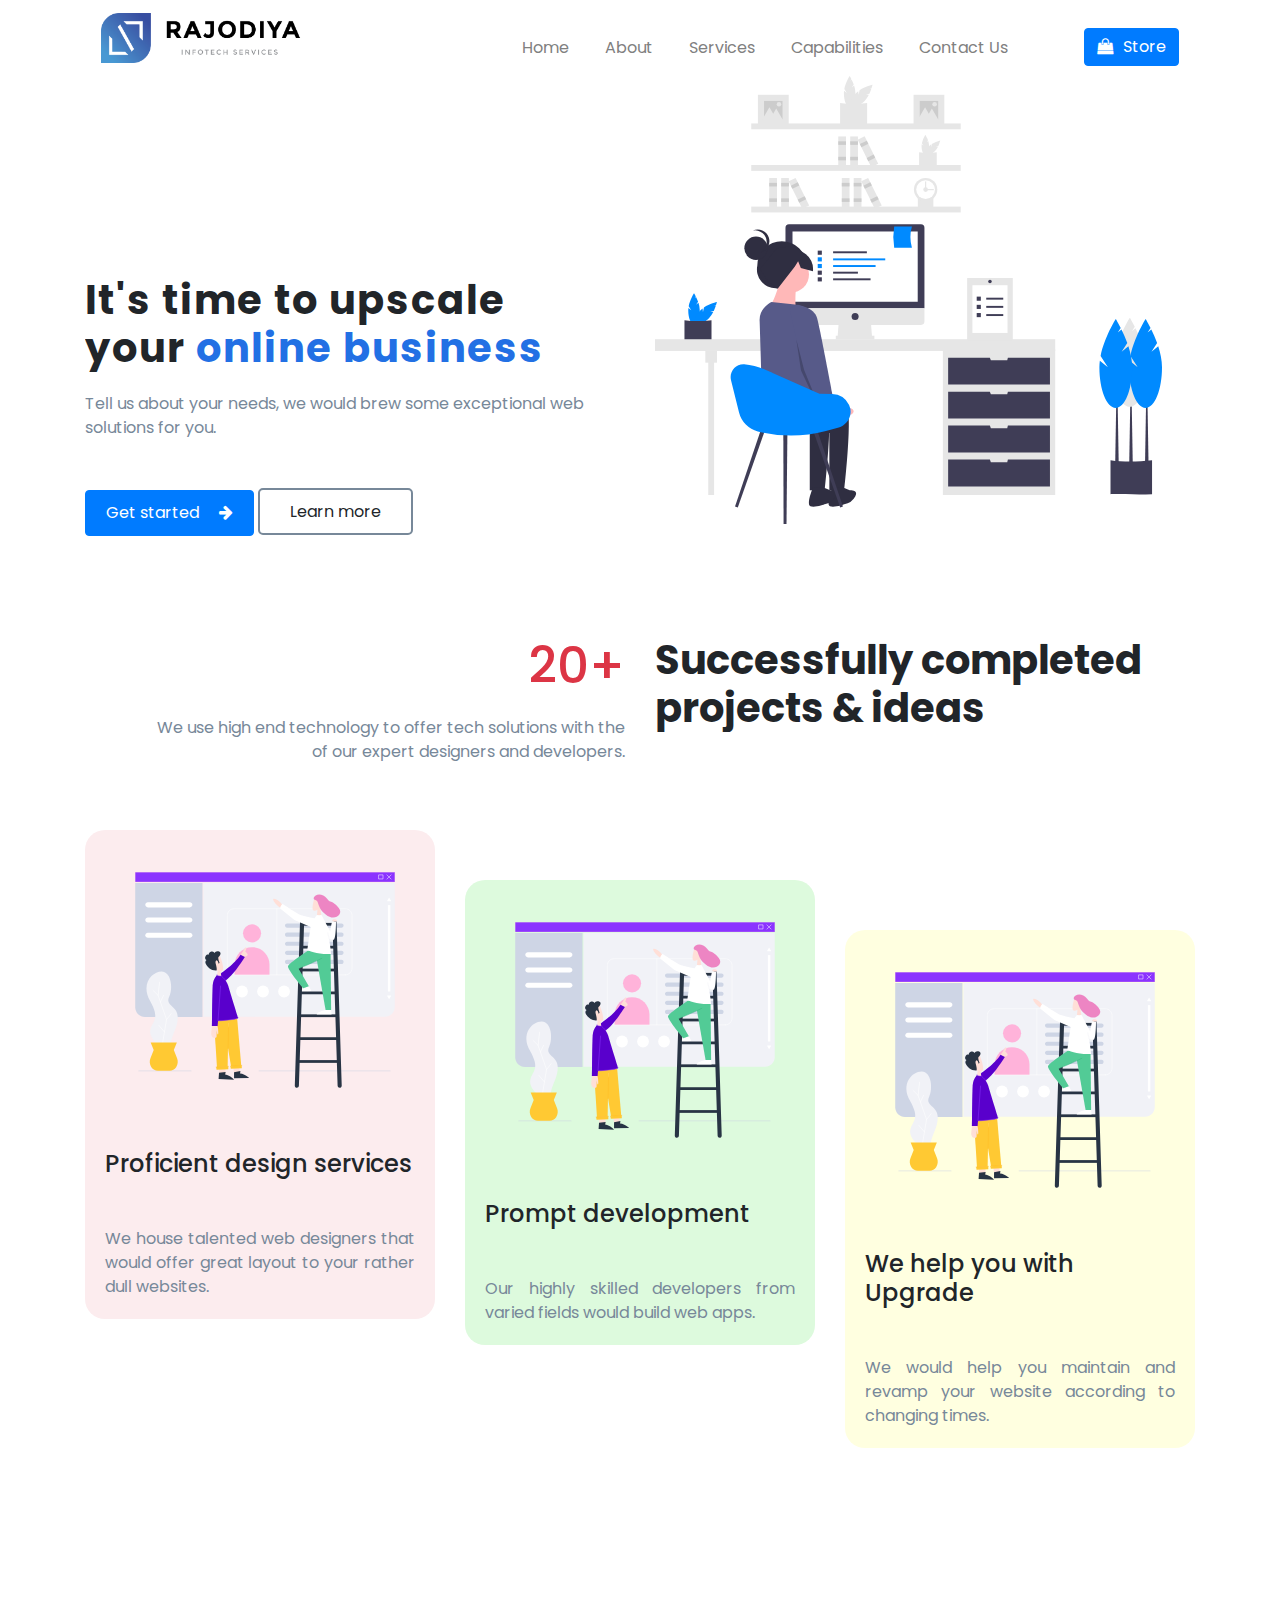
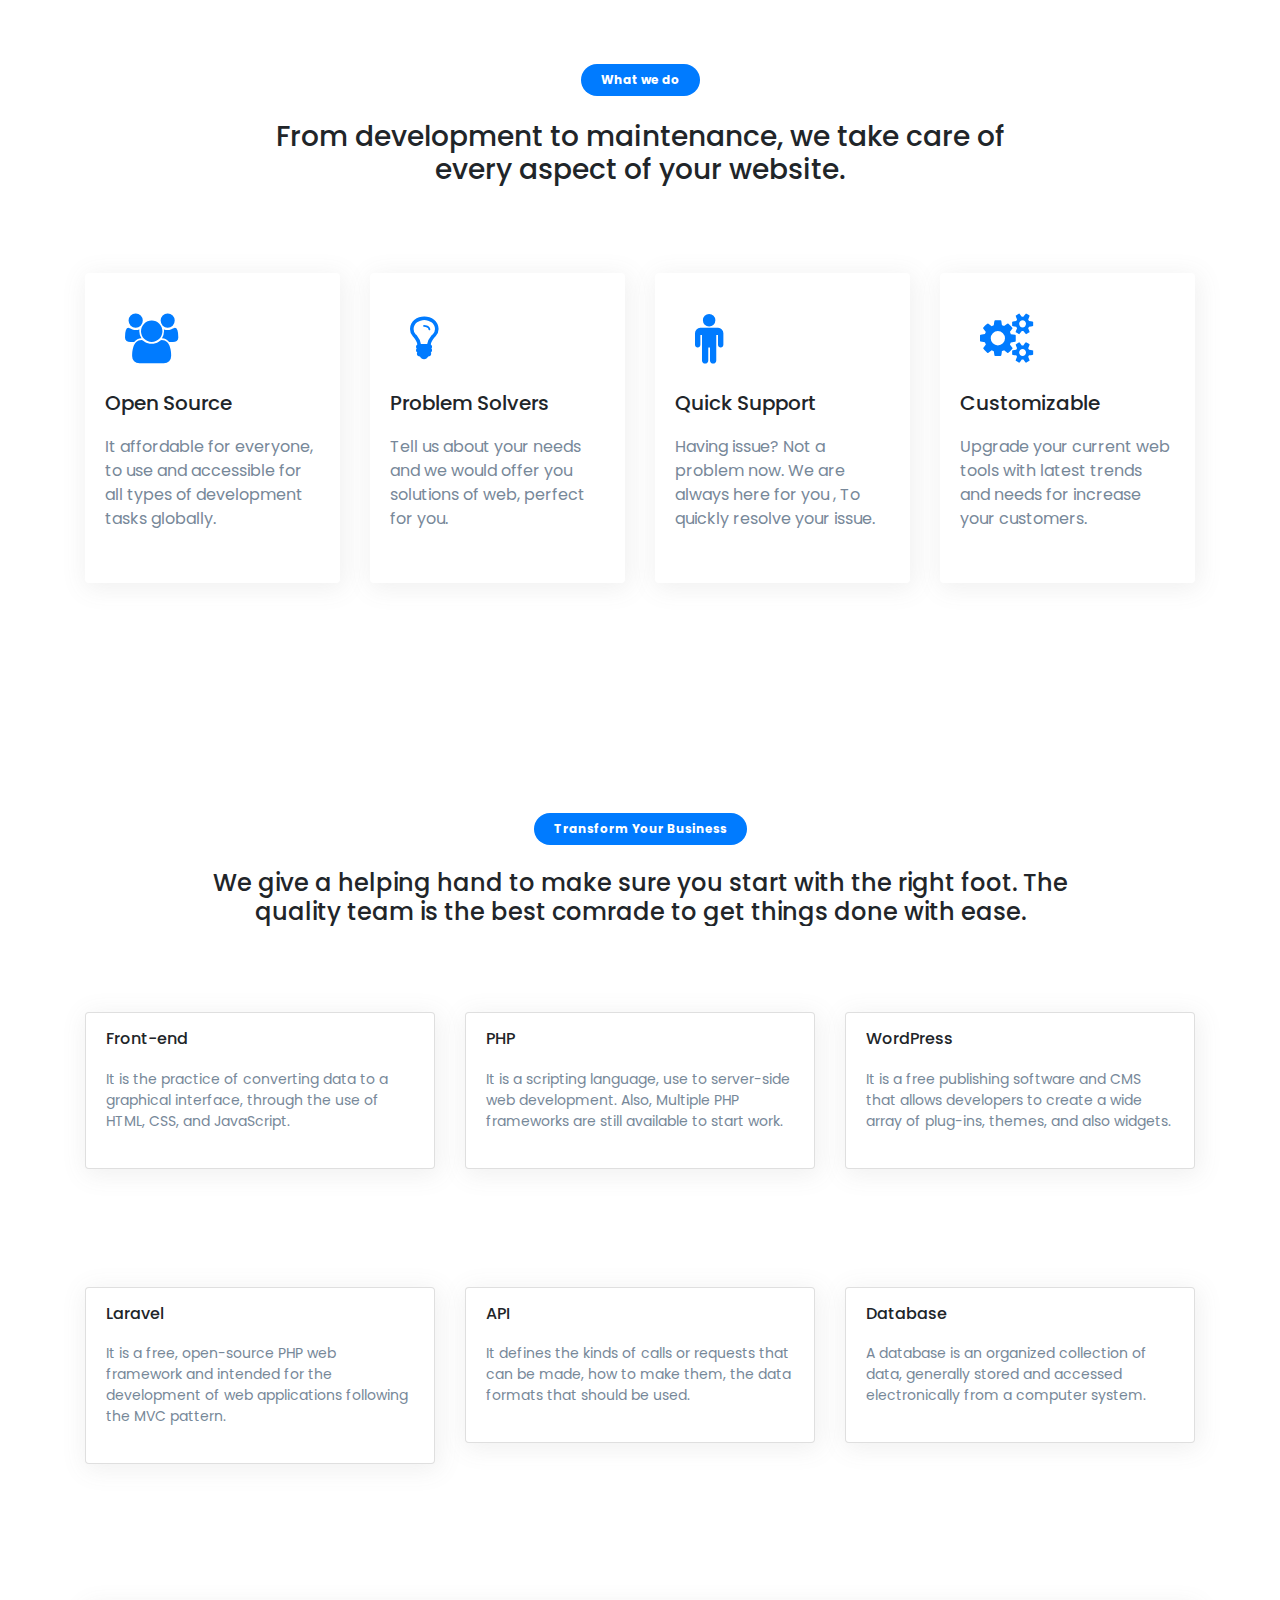
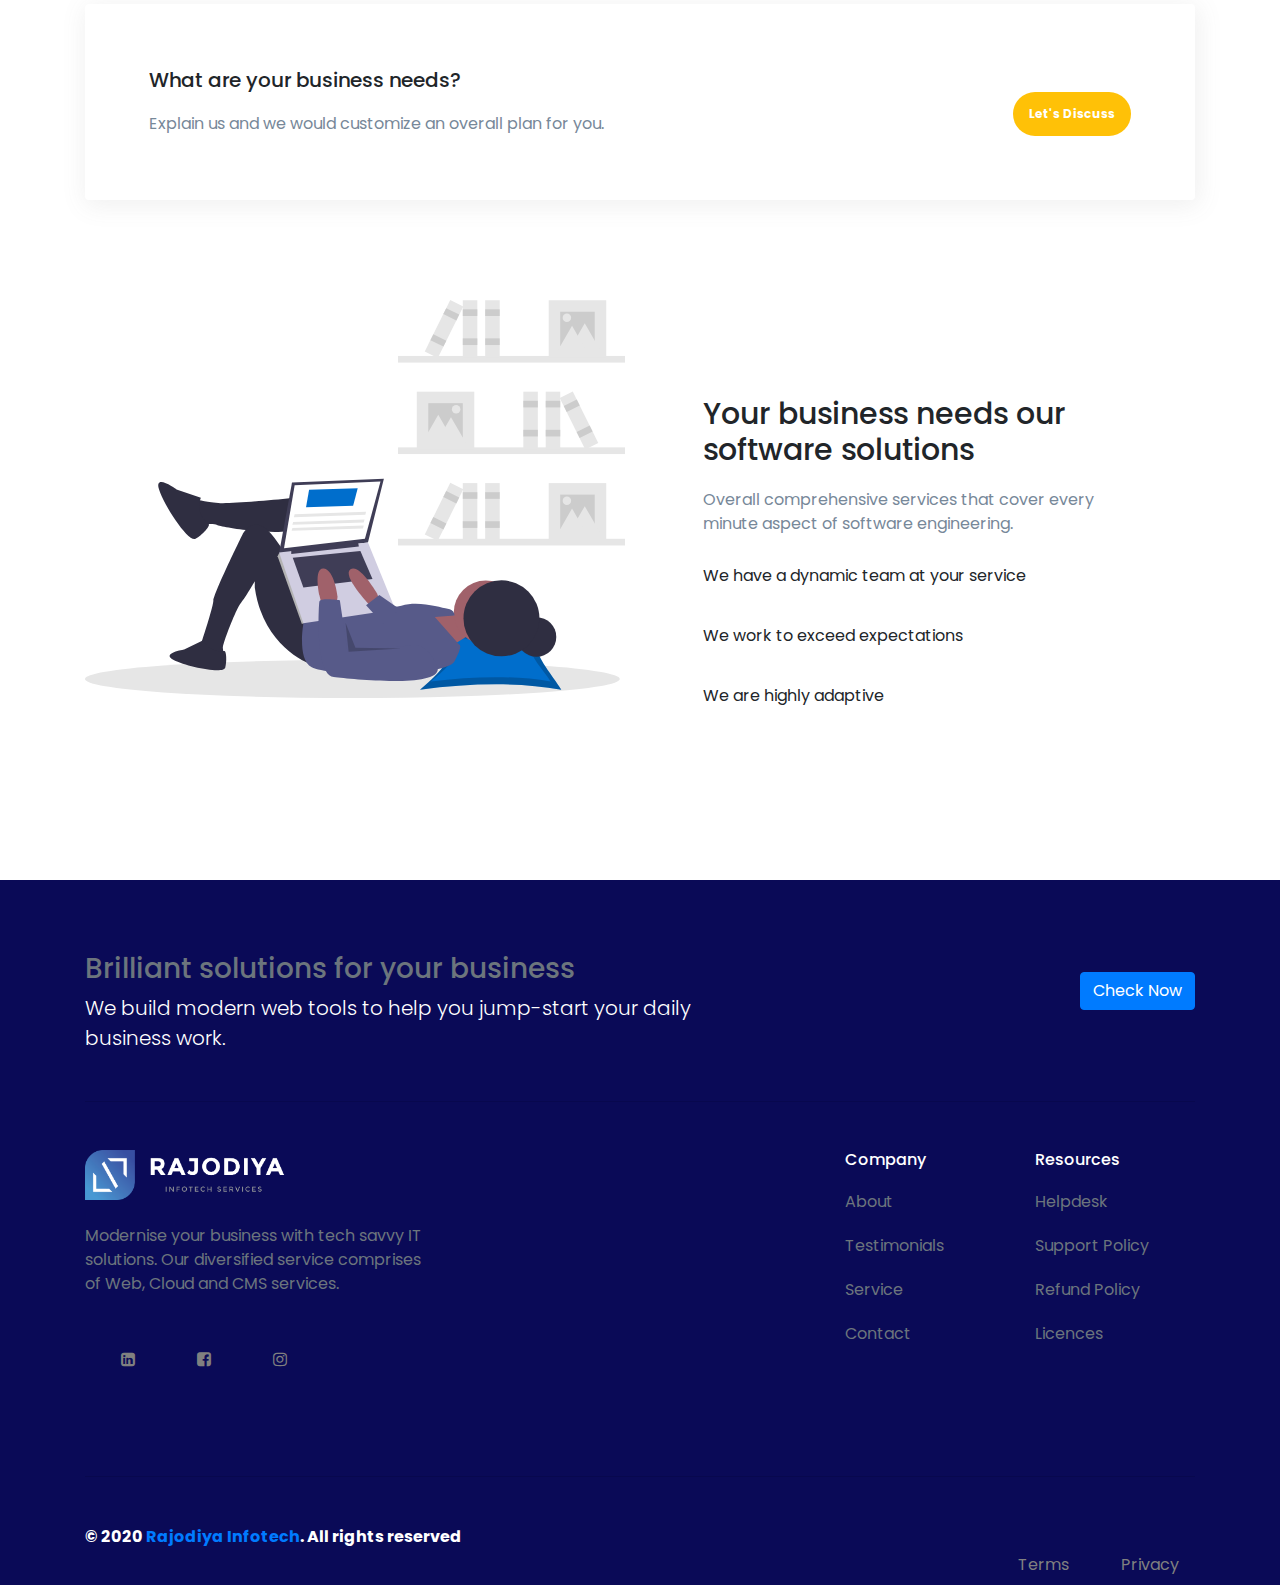
==== commit c54b81e6: "Revert "abcd"" ====
--- a/index.html
+++ b/index.html
@@ -46,8 +46,7 @@
                             </li>
 
                             <li class="nav-item">
-                                <button class="btn btn-primary ml-5"><i class="fa fa-shopping-bag"
-                                        aria-hidden="true"></i>Store</button>
+                                <button class="btn btn-primary ml-5"><i class="fa fa-shopping-bag" aria-hidden="true"></i>Store</button>
                             </li>
                         </ul>
                         <div class="icon menu-btn">
@@ -65,7 +64,7 @@
             <div class="row">
                 <div class="col-md-6 col-12 order-2 order-xm-2 order-md-1">
                     <div class="heading align-items-center">
-                        <h1>It's time to upscale <br> your <span>online business 123</span></h1>
+                        <h1>It's time to upscale <br> your <span>online business</span></h1>
                     </div>
 
                     <div class="text">
@@ -73,8 +72,7 @@
                     </div>
 
                     <div class="button">
-                        <a href=" " class="btn btn-primary"><span>Get started<i class="fa fa-arrow-right"
-                                    aria-hidden="true"></i></span></a>
+                        <a href=" " class="btn btn-primary"><span>Get started<i class="fa fa-arrow-right" aria-hidden="true"></i></span></a>
                         <span class="btn2">Learn more</span>
                     </div>
                 </div>
@@ -92,8 +90,7 @@
                 <div class="col-md-6 col-12 text-lg-right">
                     <h6 class="text-danger">20+</h6>
                     <p class="text">
-                        We use high end technology to offer tech solutions with the <br> of our expert designers and
-                        developers.
+                        We use high end technology to offer tech solutions with the <br> of our expert designers and developers.
                     </p>
                 </div>
 
@@ -107,8 +104,7 @@
                     <div class="box">
                         <img src="image/design-team.svg" class="img-fluid" alt="">
                         <h4>Proficient design services</h4>
-                        <p>We house talented web designers that would offer great layout to your rather dull websites.
-                        </p>
+                        <p>We house talented web designers that would offer great layout to your rather dull websites.</p>
                     </div>
                 </div>
 
@@ -137,8 +133,7 @@
                 <div class="col-lg-8 col-md-10">
                     <div class="main_heading">
                         <span class="badge badge-primary badge-pill">What we do</span>
-                        <h3 class="mt-4 ">From development to maintenance, we take care of every aspect of your website.
-                        </h3>
+                        <h3 class="mt-4 ">From development to maintenance, we take care of every aspect of your website.</h3>
                     </div>
                 </div>
             </div>
@@ -152,8 +147,7 @@
 
                             <div class="pt-2 pb-3">
                                 <h5>Open Source</h5>
-                                <p>It affordable for everyone, to use and accessible for all types of development tasks
-                                    globally.</p>
+                                <p>It affordable for everyone, to use and accessible for all types of development tasks globally.</p>
                             </div>
                         </div>
                     </div>
@@ -166,8 +160,7 @@
 
                             <div class="pt-2 pb-3">
                                 <h5>Problem Solvers</h5>
-                                <p>Tell us about your needs and we would offer you solutions of web, perfect for you.
-                                </p>
+                                <p>Tell us about your needs and we would offer you solutions of web, perfect for you.</p>
                             </div>
                         </div>
                     </div>
@@ -180,8 +173,7 @@
 
                             <div class="pt-2 pb-3">
                                 <h5>Quick Support</h5>
-                                <p>Having issue? Not a problem now. We are always here for you , To quickly resolve your
-                                    issue.</p>
+                                <p>Having issue? Not a problem now. We are always here for you , To quickly resolve your issue.</p>
                             </div>
                         </div>
                     </div>
@@ -194,8 +186,7 @@
 
                             <div class="pt-2 pb-3">
                                 <h5>Customizable</h5>
-                                <p>Upgrade your current web tools with latest trends and needs for increase your
-                                    customers.</p>
+                                <p>Upgrade your current web tools with latest trends and needs for increase your customers.</p>
                             </div>
                         </div>
                     </div>
@@ -211,8 +202,7 @@
                 <div class="col-lg-10 col-md-10">
                     <div class="main_heading">
                         <span class="badge badge-primary badge-pill">Transform Your Business </span>
-                        <h4 class="mt-4">We give a helping hand to make sure you start with the right foot. The quality
-                            team is the best comrade to get things done with ease.
+                        <h4 class="mt-4">We give a helping hand to make sure you start with the right foot. The quality team is the best comrade to get things done with ease.
                         </h4>
                     </div>
                 </div>
@@ -231,8 +221,7 @@
                             <div class="mt-3">
                                 <h6 class="mb-0">Front-end</h6>
                                 <p class="text-sm">
-                                    It is the practice of converting data to a graphical interface, through the use of
-                                    HTML, CSS, and JavaScript.
+                                    It is the practice of converting data to a graphical interface, through the use of HTML, CSS, and JavaScript.
                                 </p>
                             </div>
                         </div>
@@ -251,8 +240,7 @@
                             <div class="mt-3">
                                 <h6 class="mb-0">PHP</h6>
                                 <p class="text-sm">
-                                    It is a scripting language, use to server-side web development. Also, Multiple PHP
-                                    frameworks are still available to start work.
+                                    It is a scripting language, use to server-side web development. Also, Multiple PHP frameworks are still available to start work.
                                 </p>
                             </div>
                         </div>
@@ -271,8 +259,7 @@
                             <div class="mt-3">
                                 <h6 class="mb-0">WordPress</h6>
                                 <p class="text-sm">
-                                    It is a free publishing software and CMS that allows developers to create a wide
-                                    array of plug-ins, themes, and also widgets.
+                                    It is a free publishing software and CMS that allows developers to create a wide array of plug-ins, themes, and also widgets.
                                 </p>
                             </div>
                         </div>
@@ -293,8 +280,7 @@
                             <div class="mt-3">
                                 <h6 class="mb-0">Laravel</h6>
                                 <p class="text-sm">
-                                    It is a free, open-source PHP web framework and intended for the development of web
-                                    applications following the MVC pattern.
+                                    It is a free, open-source PHP web framework and intended for the development of web applications following the MVC pattern.
                                 </p>
                             </div>
                         </div>
@@ -313,8 +299,7 @@
                             <div class="mt-3">
                                 <h6 class="mb-0">API</h6>
                                 <p class="text-sm">
-                                    It defines the kinds of calls or requests that can be made, how to make them, the
-                                    data formats that should be used.
+                                    It defines the kinds of calls or requests that can be made, how to make them, the data formats that should be used.
                                 </p>
                             </div>
                         </div>
@@ -333,8 +318,7 @@
                             <div class="mt-3">
                                 <h6 class="mb-0">Database</h6>
                                 <p class="text-sm">
-                                    A database is an organized collection of data, generally stored and accessed
-                                    electronically from a computer system.
+                                    A database is an organized collection of data, generally stored and accessed electronically from a computer system.
                                 </p>
                             </div>
                         </div>
@@ -357,8 +341,7 @@
                         </div>
 
                         <div class="col-md-6 col-12 mt-4 text-md-right">
-                            <a href="#" class="badge badge-pill badge-warning text-white p-3"><span>Let's
-                                    Discuss</span></a>
+                            <a href="#" class="badge badge-pill badge-warning text-white p-3"><span>Let's Discuss</span></a>
                         </div>
                     </div>
                 </div>
@@ -377,8 +360,7 @@
                 <div class="col-md-6 col-12 order-1 order-xm-1 order-md-2">
                     <div class="info mt-5 p-5">
                         <h1 class="head">Your business needs our software solutions</h1>
-                        <p class="text text-left">Overall comprehensive services that cover every minute aspect of
-                            software engineering.</p>
+                        <p class="text text-left">Overall comprehensive services that cover every minute aspect of software engineering.</p>
                         <ul class="list-unstyled">
                             <li class="py-2">
                                 <div class="d-flex align-items-center">
@@ -450,8 +432,7 @@
             <div class="row">
                 <div class="col-lg-4 mb-5">
                     <a href=""><img src="image/rajodiya-logo-white.png" style="width: 200px; height: 50px;" alt=""></a>
-                    <p class="mt-4 text-secondary">Modernise your business with tech savvy IT solutions. Our diversified
-                        service comprises of Web, Cloud and CMS services.</p>
+                    <p class="mt-4 text-secondary">Modernise your business with tech savvy IT solutions. Our diversified service comprises of Web, Cloud and CMS services.</p>
                     <ul class="nav mt-4">
                         <li class="nav-item">
                             <a href="" class="nav-link"><i class="fa fa-linkedin-square" aria-hidden="true"></i></a>
